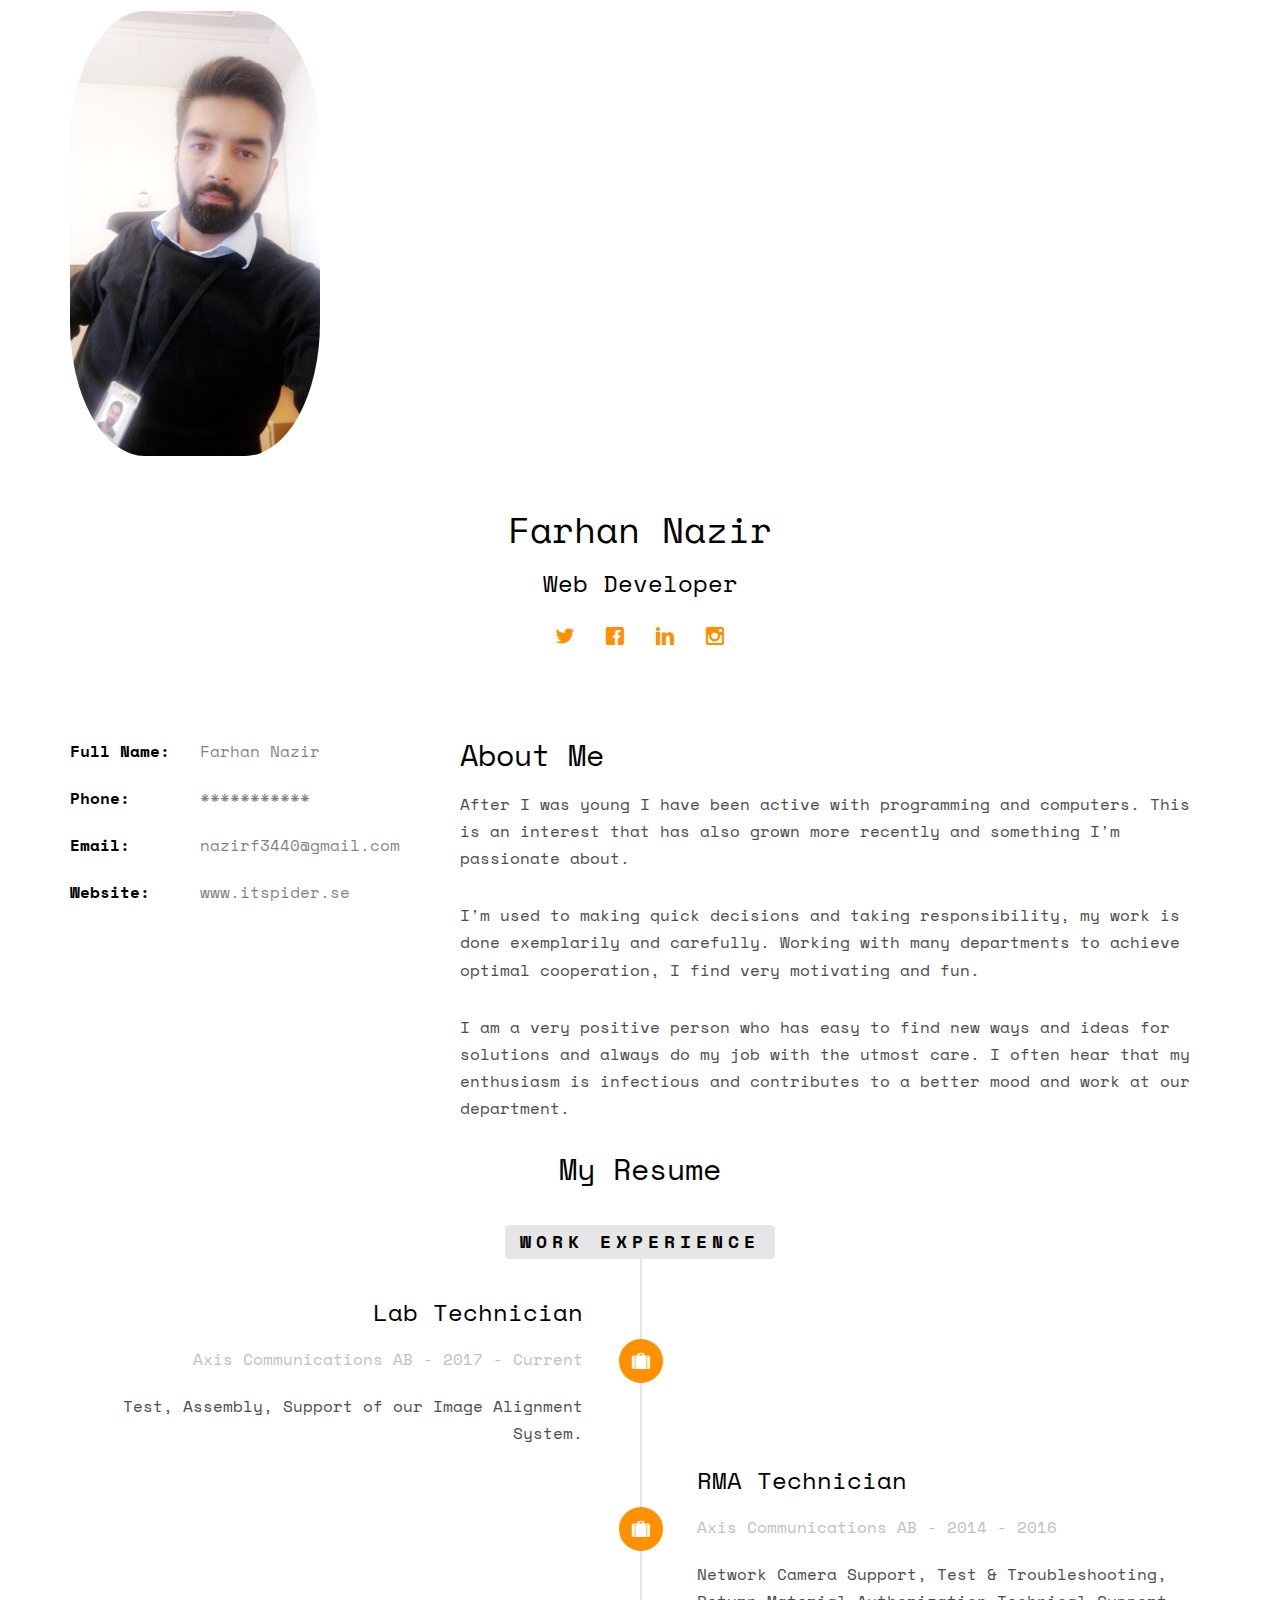
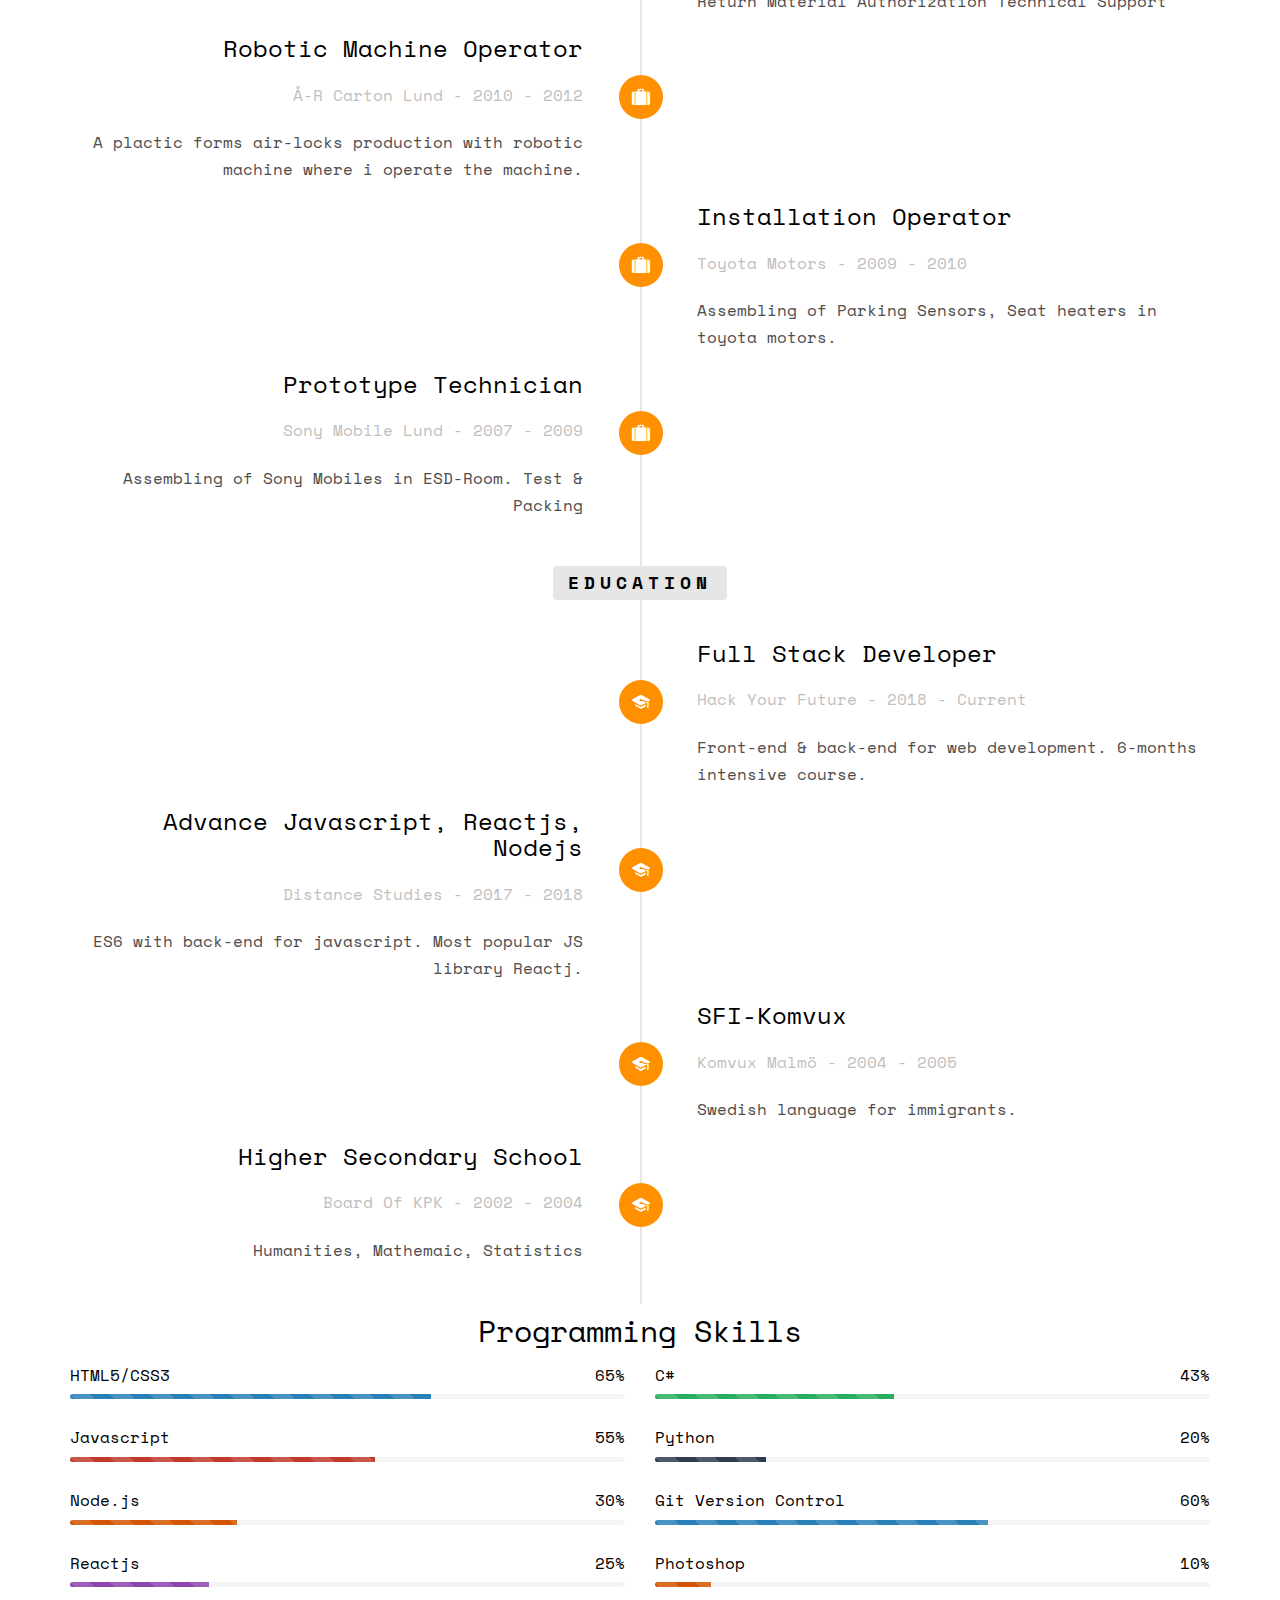
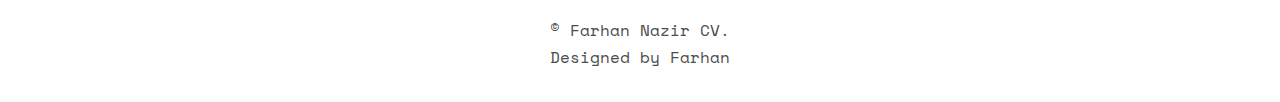
==== week1/index.html @ a8e37dce "Home work Week1" ====
<!DOCTYPE HTML>
<html>

<head>
	<meta charset="utf-8">
	<meta http-equiv="X-UA-Compatible" content="IE=edge">
	<title>I'm Farhan &mdash; My Resume</title>
	<meta name="viewport" content="width=device-width, initial-scale=1">

	<meta name="author" content="Farhan Nazir" />




	<link href="https://fonts.googleapis.com/css?family=Space+Mono" rel="stylesheet">
	<link href="https://fonts.googleapis.com/css?family=Kaushan+Script" rel="stylesheet">

	<!-- Animate.css -->
	<link rel="stylesheet" href="css/animate.css">
	<!-- Icomoon Icon Fonts-->
	<link rel="stylesheet" href="css/icomoon.css">
	<!-- Bootstrap -->
	<link href="css/bootstrap.min.css" rel="stylesheet">

	<!-- Theme style  -->
	<link rel="stylesheet" href="css/style.css">



</head>

<body>


	<div id="page">
		<div class="container">
			<img src="./images/user-3.jpg" class="profile-image" alt="Picture Not Found">
			<div class="row text-center">

				<br>
				<br>

				<h1><span>Farhan Nazir</span></h1>
				<h3><span>Web Developer</span></h3>
				<p>
					<ul class="FNstyle-social-icons">
						<li><a href="https://twitter.com/FarhanNazirrr"><i class="icon-twitter2"></i></a></li>
						<li><a href="https://www.facebook.com/farhan1302"><i class="icon-facebook2"></i></a></li>
						<li><a href="https://www.linkedin.com/in/farhan-nazir-a26b12137/"><i class="icon-linkedin2"></i></a></li>
						<li><a href="https://www.instagram.com/farhanjii/"><i class="icon-instagram"></i></a></li>

					</ul>
				</p>
			</div>

			<br>
			<br>
			<div class="row">
				<div class="col-md-4">
					<ul class="info">
						<li><span class="first-block">Full Name:</span><span class="second-block">Farhan Nazir</span></li>
						<li><span class="first-block">Phone:</span><span class="second-block">***********</span></li>
						<li><span class="first-block">Email:</span><span class="second-block">nazirf3440@gmail.com</span></li>
						<li><span class="first-block">Website:</span><span class="second-block">www.itspider.se</span></li>

					</ul>
				</div>
				<div class="col-md-8">
					<h2>About Me</h2>
					<p> After I was young I have been active with programming and computers.
						This is an interest that has also grown more recently and something I'm passionate
						about.</p>
					<p>I'm used to making quick decisions and taking responsibility, my work is done
						exemplarily and carefully. Working with many departments to achieve optimal
						cooperation, I find very motivating and fun.</p>
					<p>I am a very positive person who has easy to find new ways and ideas for solutions and
						always do my job with the utmost care. I often hear that my enthusiasm is infectious
						and contributes to a better mood and work at our department.</p>

				</div>
			</div>
		</div>


		<div id="FNstyle-resume" class="FNstyle-bg-color">
			<div class="container">
				<div class="row animate-box">
					<div class="col-md-8 col-md-offset-2 text-center FNstyle-heading">
						<h2>My Resume</h2>
					</div>
				</div>
				<div class="row">
					<div class="col-md-12 col-md-offset-0">
						<ul class="timeline">
							<li class="timeline-heading text-center animate-box">
								<div>
									<h3>Work Experience</h3>
								</div>
							</li>
							<li class="animate-box timeline-unverted">
								<div class="timeline-badge"><i class="icon-suitcase"></i></div>
								<div class="timeline-panel">
									<div class="timeline-heading">
										<h3 class="timeline-title">Lab Technician</h3>
										<span class="company">Axis Communications AB - 2017 - Current</span>
									</div>
									<div class="timeline-body">
										<p>Test, Assembly, Support of our Image Alignment System.</p>
									</div>
								</div>
							</li>
							<li class="timeline-inverted animate-box">
								<div class="timeline-badge"><i class="icon-suitcase"></i></div>
								<div class="timeline-panel">
									<div class="timeline-heading">
										<h3 class="timeline-title">RMA Technician</h3>
										<span class="company">Axis Communications AB - 2014 - 2016</span>
									</div>
									<div class="timeline-body">
										<p>Network Camera Support, Test & Troubleshooting, Return Material Authorization Technical Support</p>
									</div>
								</div>
							</li>
							<li class="animate-box timeline-unverted">
								<div class="timeline-badge"><i class="icon-suitcase"></i></div>
								<div class="timeline-panel">
									<div class="timeline-heading">
										<h3 class="timeline-title">Robotic Machine Operator</h3>
										<span class="company">Å-R Carton Lund - 2010 - 2012</span>
									</div>
									<div class="timeline-body">
										<p>A plactic forms air-locks production with robotic machine where i operate the machine.</p>
									</div>
								</div>
							</li>
							<li class="animate-box timeline-inverted">
								<div class="timeline-badge"><i class="icon-suitcase"></i></div>
								<div class="timeline-panel">
									<div class="timeline-heading">
										<h3 class="timeline-title">Installation Operator</h3>
										<span class="company">Toyota Motors - 2009 - 2010</span>
									</div>
									<div class="timeline-body">
										<p>Assembling of Parking Sensors, Seat heaters in toyota motors.</p>
									</div>
								</div>
							</li>
							<li class="animate-box timeline-unverted">
								<div class="timeline-badge"><i class="icon-suitcase"></i></div>
								<div class="timeline-panel">
									<div class="timeline-heading">
										<h3 class="timeline-title">Prototype Technician </h3>
										<span class="company">Sony Mobile Lund - 2007 - 2009</span>
									</div>
									<div class="timeline-body">
										<p>Assembling of Sony Mobiles in ESD-Room. Test & Packing</p>
									</div>
								</div>
							</li>

							<br>
							<li class="timeline-heading text-center animate-box">
								<div>
									<h3>Education</h3>
								</div>
							</li>
							<li class="animate-box timeline-inverted">
								<div class="timeline-badge"><i class="icon-graduation-cap"></i></div>
								<div class="timeline-panel">
									<div class="timeline-heading">
										<h3 class="timeline-title">Full Stack Developer</h3>
										<span class="company">Hack Your Future - 2018 - Current</span>
									</div>
									<div class="timeline-body">
										<p>Front-end & back-end for web development. 6-months intensive course.</p>
									</div>
								</div>
							</li>
							<li class="timeline-unverted animate-box">
								<div class="timeline-badge"><i class="icon-graduation-cap"></i></div>
								<div class="timeline-panel">
									<div class="timeline-heading">
										<h3 class="timeline-title">Advance Javascript, Reactjs, Nodejs</h3>
										<span class="company">Distance Studies - 2017 - 2018</span>
									</div>
									<div class="timeline-body">
										<p>ES6 with back-end for javascript. Most popular JS library Reactj. </p>
									</div>
								</div>
							</li>
							<li class="animate-box timeline-inverted">
								<div class="timeline-badge"><i class="icon-graduation-cap"></i></div>
								<div class="timeline-panel">
									<div class="timeline-heading">
										<h3 class="timeline-title">SFI-Komvux</h3>
										<span class="company">Komvux Malmö - 2004 - 2005</span>
									</div>
									<div class="timeline-body">
										<p>Swedish language for immigrants.</p>
									</div>
								</div>
							</li>
							<li class="timeline-unverted animate-box">
								<div class="timeline-badge"><i class="icon-graduation-cap"></i></div>
								<div class="timeline-panel">
									<div class="timeline-heading">
										<h3 class="timeline-title">Higher Secondary School</h3>
										<span class="company">Board Of KPK - 2002 - 2004</span>
									</div>
									<div class="timeline-body">
										<p>Humanities, Mathemaic, Statistics</p>
									</div>
								</div>
							</li>

						</ul>
					</div>
				</div>
			</div>
		</div>

		<div id="FNstyle-skills" class="animate-box">
			<div class="container">
				<div class="row">
					<div class="col-md-8 col-md-offset-2 text-center FNstyle-heading">
						<h2>Programming Skills</h2>
					</div>
				</div>

				<div class="row">
					<div class="col-md-6">
						<div class="progress-wrap">
							<h3><span class="name-left">HTML5/CSS3</span><span class="value-right">65%</span></h3>
							<div class="progress">
								<div class="progress-bar progress-bar-1 progress-bar-striped active" role="progressbar" aria-valuenow="65"
								 aria-valuemin="0" aria-valuemax="100" style="width:65%">
								</div>
							</div>
						</div>
						<div class="progress-wrap">
							<h3><span class="name-left">Javascript</span><span class="value-right">55%</span></h3>
							<div class="progress">
								<div class="progress-bar progress-bar-2 progress-bar-striped active" role="progressbar" aria-valuenow="55"
								 aria-valuemin="0" aria-valuemax="100" style="width:55%">
								</div>
							</div>
						</div>
						<div class="progress-wrap">
							<h3><span class="name-left">Node.js</span><span class="value-right">30%</span></h3>
							<div class="progress">
								<div class="progress-bar progress-bar-3 progress-bar-striped active" role="progressbar" aria-valuenow="30"
								 aria-valuemin="0" aria-valuemax="100" style="width:30%">
								</div>
							</div>
						</div>
						<div class="progress-wrap">
							<h3><span class="name-left">Reactjs</span><span class="value-right">25%</span></h3>
							<div class="progress">
								<div class="progress-bar progress-bar-4 progress-bar-striped active" role="progressbar" aria-valuenow="25"
								 aria-valuemin="0" aria-valuemax="100" style="width:25%">
								</div>
							</div>
						</div>
					</div>
					<div class="col-md-6">
						<div class="progress-wrap">
							<h3><span class="name-left">C#</span><span class="value-right">43%</span></h3>
							<div class="progress">
								<div class="progress-bar progress-bar-5 progress-bar-striped active" role="progressbar" aria-valuenow="43"
								 aria-valuemin="0" aria-valuemax="43" style="width:43%">
								</div>
							</div>
						</div>
						<div class="progress-wrap">
							<h3><span class="name-left">Python</span><span class="value-right">20%</span></h3>
							<div class="progress">
								<div class="progress-bar progress-bar-striped active" role="progressbar" aria-valuenow="20" aria-valuemin="0"
								 aria-valuemax="100" style="width:20%">
								</div>
							</div>
						</div>
						<div class="progress-wrap">
							<h3><span class="name-left">Git Version Control</span><span class="value-right">60%</span></h3>
							<div class="progress">
								<div class="progress-bar progress-bar-1 progress-bar-striped active" role="progressbar" aria-valuenow="60"
								 aria-valuemin="0" aria-valuemax="100" style="width:60%">
								</div>
							</div>
						</div>
						<div class="progress-wrap">
							<h3><span class="name-left">Photoshop</span><span class="value-right">10%</span></h3>
							<div class="progress">
								<div class="progress-bar progress-bar-3 progress-bar-striped active" role="progressbar" aria-valuenow="10"
								 aria-valuemin="0" aria-valuemax="100" style="width:10%">
								</div>
							</div>
						</div>
					</div>
				</div>
			</div>
		</div>

		<div>
			<div class="container">
				<div class="row">
					<div class="col-md-12 text-center">
						<p>&copy; Farhan Nazir CV. <br>Designed by Farhan
					</div>
				</div>
			</div>
		</div>



</body>

</html>
---- week1/css/icomoon.css ----
@font-face {
    font-family: 'icomoon';
    src:    url('fonts/icomoon.eot?1oniuf');
    src:    url('fonts/icomoon.eot?1oniuf#iefix') format('embedded-opentype'),
        url('fonts/icomoon.ttf?1oniuf') format('truetype'),
        url('fonts/icomoon.woff?1oniuf') format('woff'),
        url('fonts/icomoon.svg?1oniuf#icomoon') format('svg');
    font-weight: normal;
    font-style: normal;
}

[class^="icon-"], [class*=" icon-"] {
    /* use !important to prevent issues with browser extensions that change fonts */
    font-family: 'icomoon' !important;
    speak: none;
    font-style: normal;
    font-weight: normal;
    font-variant: normal;
    text-transform: none;
    line-height: 1;

    /* Better Font Rendering =========== */
    -webkit-font-smoothing: antialiased;
    -moz-osx-font-smoothing: grayscale;
}

.icon-mobile:before {
    content: "\e000";
}
.icon-laptop:before {
    content: "\e001";
}
.icon-desktop:before {
    content: "\e002";
}
.icon-tablet:before {
    content: "\e003";
}
.icon-phone:before {
    content: "\e004";
}
.icon-document:before {
    content: "\e005";
}
.icon-documents:before {
    content: "\e006";
}
.icon-search:before {
    content: "\e007";
}
.icon-clipboard:before {
    content: "\e008";
}
.icon-newspaper:before {
    content: "\e009";
}
.icon-notebook:before {
    content: "\e00a";
}
.icon-book-open:before {
    content: "\e00b";
}
.icon-browser:before {
    content: "\e00c";
}
.icon-calendar:before {
    content: "\e00d";
}
.icon-presentation:before {
    content: "\e00e";
}
.icon-picture:before {
    content: "\e00f";
}
.icon-pictures:before {
    content: "\e010";
}
.icon-video:before {
    content: "\e011";
}
.icon-camera:before {
    content: "\e012";
}
.icon-printer:before {
    content: "\e013";
}
.icon-toolbox:before {
    content: "\e014";
}
.icon-briefcase:before {
    content: "\e015";
}
.icon-wallet:before {
    content: "\e016";
}
.icon-gift:before {
    content: "\e017";
}
.icon-bargraph:before {
    content: "\e018";
}
.icon-grid:before {
    content: "\e019";
}
.icon-expand:before {
    content: "\e01a";
}
.icon-focus:before {
    content: "\e01b";
}
.icon-edit:before {
    content: "\e01c";
}
.icon-adjustments:before {
    content: "\e01d";
}
.icon-ribbon:before {
    content: "\e01e";
}
.icon-hourglass:before {
    content: "\e01f";
}
.icon-lock:before {
    content: "\e020";
}
.icon-megaphone:before {
    content: "\e021";
}
.icon-shield:before {
    content: "\e022";
}
.icon-trophy:before {
    content: "\e023";
}
.icon-flag:before {
    content: "\e024";
}
.icon-map:before {
    content: "\e025";
}
.icon-puzzle:before {
    content: "\e026";
}
.icon-basket:before {
    content: "\e027";
}
.icon-envelope:before {
    content: "\e028";
}
.icon-streetsign:before {
    content: "\e029";
}
.icon-telescope:before {
    content: "\e02a";
}
.icon-gears:before {
    content: "\e02b";
}
.icon-key:before {
    content: "\e02c";
}
.icon-paperclip:before {
    content: "\e02d";
}
.icon-attachment:before {
    content: "\e02e";
}
.icon-pricetags:before {
    content: "\e02f";
}
.icon-lightbulb:before {
    content: "\e030";
}
.icon-layers:before {
    content: "\e031";
}
.icon-pencil:before {
    content: "\e032";
}
.icon-tools:before {
    content: "\e033";
}
.icon-tools-2:before {
    content: "\e034";
}
.icon-scissors:before {
    content: "\e035";
}
.icon-paintbrush:before {
    content: "\e036";
}
.icon-magnifying-glass:before {
    content: "\e037";
}
.icon-circle-compass:before {
    content: "\e038";
}
.icon-linegraph:before {
    content: "\e039";
}
.icon-mic:before {
    content: "\e03a";
}
.icon-strategy:before {
    content: "\e03b";
}
.icon-beaker:before {
    content: "\e03c";
}
.icon-caution:before {
    content: "\e03d";
}
.icon-recycle:before {
    content: "\e03e";
}
.icon-anchor:before {
    content: "\e03f";
}
.icon-profile-male:before {
    content: "\e040";
}
.icon-profile-female:before {
    content: "\e041";
}
.icon-bike:before {
    content: "\e042";
}
.icon-wine:before {
    content: "\e043";
}
.icon-hotairballoon:before {
    content: "\e044";
}
.icon-globe:before {
    content: "\e045";
}
.icon-genius:before {
    content: "\e046";
}
.icon-map-pin:before {
    content: "\e047";
}
.icon-dial:before {
    content: "\e048";
}
.icon-chat:before {
    content: "\e049";
}
.icon-heart:before {
    content: "\e04a";
}
.icon-cloud:before {
    content: "\e04b";
}
.icon-upload:before {
    content: "\e04c";
}
.icon-download:before {
    content: "\e04d";
}
.icon-target:before {
    content: "\e04e";
}
.icon-hazardous:before {
    content: "\e04f";
}
.icon-piechart:before {
    content: "\e050";
}
.icon-speedometer:before {
    content: "\e051";
}
.icon-global:before {
    content: "\e052";
}
.icon-compass:before {
    content: "\e053";
}
.icon-lifesaver:before {
    content: "\e054";
}
.icon-clock:before {
    content: "\e055";
}
.icon-aperture:before {
    content: "\e056";
}
.icon-quote:before {
    content: "\e057";
}
.icon-scope:before {
    content: "\e058";
}
.icon-alarmclock:before {
    content: "\e059";
}
.icon-refresh:before {
    content: "\e05a";
}
.icon-happy:before {
    content: "\e05b";
}
.icon-sad:before {
    content: "\e05c";
}
.icon-facebook:before {
    content: "\e05d";
}
.icon-twitter:before {
    content: "\e05e";
}
.icon-googleplus:before {
    content: "\e05f";
}
.icon-rss:before {
    content: "\e060";
}
.icon-tumblr:before {
    content: "\e061";
}
.icon-linkedin:before {
    content: "\e062";
}
.icon-dribbble:before {
    content: "\e063";
}
.icon-box2:before {
    content: "\ea82";
}
.icon-write:before {
    content: "\ea83";
}
.icon-clock2:before {
    content: "\ea84";
}
.icon-reply2:before {
    content: "\ea85";
}
.icon-reply-all2:before {
    content: "\ea86";
}
.icon-forward2:before {
    content: "\ea87";
}
.icon-flag2:before {
    content: "\ea88";
}
.icon-search2:before {
    content: "\ea89";
}
.icon-trash2:before {
    content: "\ea8a";
}
.icon-envelope2:before {
    content: "\ea8b";
}
.icon-bubble:before {
    content: "\ea8c";
}
.icon-bubbles:before {
    content: "\ea8d";
}
.icon-user2:before {
    content: "\ea8e";
}
.icon-users2:before {
    content: "\ea8f";
}
.icon-cloud2:before {
    content: "\ea90";
}
.icon-download2:before {
    content: "\ea91";
}
.icon-upload2:before {
    content: "\ea92";
}
.icon-rain:before {
    content: "\ea93";
}
.icon-sun:before {
    content: "\ea94";
}
.icon-moon2:before {
    content: "\ea95";
}
.icon-bell2:before {
    content: "\ea96";
}
.icon-folder2:before {
    content: "\ea97";
}
.icon-pin2:before {
    content: "\ea98";
}
.icon-sound2:before {
    content: "\ea99";
}
.icon-microphone:before {
    content: "\ea9a";
}
.icon-camera2:before {
    content: "\ea9b";
}
.icon-image2:before {
    content: "\ea9c";
}
.icon-cog2:before {
    content: "\ea9d";
}
.icon-calendar2:before {
    content: "\ea9e";
}
.icon-book2:before {
    content: "\ea9f";
}
.icon-map-marker:before {
    content: "\eaa0";
}
.icon-store:before {
    content: "\eaa1";
}
.icon-support:before {
    content: "\eaa2";
}
.icon-tag2:before {
    content: "\eaa3";
}
.icon-heart2:before {
    content: "\eaa4";
}
.icon-video-camera:before {
    content: "\eaa5";
}
.icon-trophy2:before {
    content: "\eaa6";
}
.icon-cart:before {
    content: "\eaa7";
}
.icon-eye2:before {
    content: "\eaa8";
}
.icon-cancel:before {
    content: "\eaa9";
}
.icon-chart:before {
    content: "\eaaa";
}
.icon-target2:before {
    content: "\eaab";
}
.icon-printer2:before {
    content: "\eaac";
}
.icon-location2:before {
    content: "\eaad";
}
.icon-bookmark2:before {
    content: "\eaae";
}
.icon-monitor:before {
    content: "\eaaf";
}
.icon-cross2:before {
    content: "\eab0";
}
.icon-plus2:before {
    content: "\eab1";
}
.icon-left:before {
    content: "\eab2";
}
.icon-up:before {
    content: "\eab3";
}
.icon-browser2:before {
    content: "\eab4";
}
.icon-windows:before {
    content: "\eab5";
}
.icon-switch2:before {
    content: "\eab6";
}
.icon-dashboard:before {
    content: "\eab7";
}
.icon-play:before {
    content: "\eab8";
}
.icon-fast-forward:before {
    content: "\eab9";
}
.icon-next:before {
    content: "\eaba";
}
.icon-refresh2:before {
    content: "\eabb";
}
.icon-film:before {
    content: "\eabc";
}
.icon-home2:before {
    content: "\eabd";
}
.icon-add-to-list:before {
    content: "\e901";
}
.icon-classic-computer:before {
    content: "\e902";
}
.icon-controller-fast-backward:before {
    content: "\e903";
}
.icon-creative-commons-attribution:before {
    content: "\e904";
}
.icon-creative-commons-noderivs:before {
    content: "\e905";
}
.icon-creative-commons-noncommercial-eu:before {
    content: "\e906";
}
.icon-creative-commons-noncommercial-us:before {
    content: "\e907";
}
.icon-creative-commons-public-domain:before {
    content: "\e908";
}
.icon-creative-commons-remix:before {
    content: "\e909";
}
.icon-creative-commons-share:before {
    content: "\e90a";
}
.icon-creative-commons-sharealike:before {
    content: "\e90b";
}
.icon-creative-commons:before {
    content: "\e90c";
}
.icon-document-landscape:before {
    content: "\e90d";
}
.icon-remove-user:before {
    content: "\e90e";
}
.icon-warning:before {
    content: "\e90f";
}
.icon-arrow-bold-down:before {
    content: "\e910";
}
.icon-arrow-bold-left:before {
    content: "\e911";
}
.icon-arrow-bold-right:before {
    content: "\e912";
}
.icon-arrow-bold-up:before {
    content: "\e913";
}
.icon-arrow-down:before {
    content: "\e914";
}
.icon-arrow-left:before {
    content: "\e915";
}
.icon-arrow-long-down:before {
    content: "\e916";
}
.icon-arrow-long-left:before {
    content: "\e917";
}
.icon-arrow-long-right:before {
    content: "\e918";
}
.icon-arrow-long-up:before {
    content: "\e919";
}
.icon-arrow-right:before {
    content: "\e91a";
}
.icon-arrow-up:before {
    content: "\e91b";
}
.icon-arrow-with-circle-down:before {
    content: "\e91c";
}
.icon-arrow-with-circle-left:before {
    content: "\e91d";
}
.icon-arrow-with-circle-right:before {
    content: "\e91e";
}
.icon-arrow-with-circle-up:before {
    content: "\e91f";
}
.icon-bookmark:before {
    content: "\e920";
}
.icon-bookmarks:before {
    content: "\e921";
}
.icon-chevron-down:before {
    content: "\e922";
}
.icon-chevron-left:before {
    content: "\e923";
}
.icon-chevron-right:before {
    content: "\e924";
}
.icon-chevron-small-down:before {
    content: "\e925";
}
.icon-chevron-small-left:before {
    content: "\e926";
}
.icon-chevron-small-right:before {
    content: "\e927";
}
.icon-chevron-small-up:before {
    content: "\e928";
}
.icon-chevron-thin-down:before {
    content: "\e929";
}
.icon-chevron-thin-left:before {
    content: "\e92a";
}
.icon-chevron-thin-right:before {
    content: "\e92b";
}
.icon-chevron-thin-up:before {
    content: "\e92c";
}
.icon-chevron-up:before {
    content: "\e92d";
}
.icon-chevron-with-circle-down:before {
    content: "\e92e";
}
.icon-chevron-with-circle-left:before {
    content: "\e92f";
}
.icon-chevron-with-circle-right:before {
    content: "\e930";
}
.icon-chevron-with-circle-up:before {
    content: "\e931";
}
.icon-cloud3:before {
    content: "\e932";
}
.icon-controller-fast-forward:before {
    content: "\e933";
}
.icon-controller-jump-to-start:before {
    content: "\e934";
}
.icon-controller-next:before {
    content: "\e935";
}
.icon-controller-paus:before {
    content: "\e936";
}
.icon-controller-play:before {
    content: "\e937";
}
.icon-controller-record:before {
    content: "\e938";
}
.icon-controller-stop:before {
    content: "\e939";
}
.icon-controller-volume:before {
    content: "\e93a";
}
.icon-dot-single:before {
    content: "\e93b";
}
.icon-dots-three-horizontal:before {
    content: "\e93c";
}
.icon-dots-three-vertical:before {
    content: "\e93d";
}
.icon-dots-two-horizontal:before {
    content: "\e93e";
}
.icon-dots-two-vertical:before {
    content: "\e93f";
}
.icon-download3:before {
    content: "\e940";
}
.icon-emoji-flirt:before {
    content: "\e941";
}
.icon-flow-branch:before {
    content: "\e942";
}
.icon-flow-cascade:before {
    content: "\e943";
}
.icon-flow-line:before {
    content: "\e944";
}
.icon-flow-parallel:before {
    content: "\e945";
}
.icon-flow-tree:before {
    content: "\e946";
}
.icon-install:before {
    content: "\e947";
}
.icon-layers2:before {
    content: "\e948";
}
.icon-open-book:before {
    content: "\e949";
}
.icon-resize-100:before {
    content: "\e94a";
}
.icon-resize-full-screen:before {
    content: "\e94b";
}
.icon-save:before {
    content: "\e94c";
}
.icon-select-arrows:before {
    content: "\e94d";
}
.icon-sound-mute:before {
    content: "\e94e";
}
.icon-sound:before {
    content: "\e94f";
}
.icon-trash:before {
    content: "\e950";
}
.icon-triangle-down:before {
    content: "\e951";
}
.icon-triangle-left:before {
    content: "\e952";
}
.icon-triangle-right:before {
    content: "\e953";
}
.icon-triangle-up:before {
    content: "\e954";
}
.icon-uninstall:before {
    content: "\e955";
}
.icon-upload-to-cloud:before {
    content: "\e956";
}
.icon-upload3:before {
    content: "\e957";
}
.icon-add-user:before {
    content: "\e958";
}
.icon-address:before {
    content: "\e959";
}
.icon-adjust:before {
    content: "\e95a";
}
.icon-air:before {
    content: "\e95b";
}
.icon-aircraft-landing:before {
    content: "\e95c";
}
.icon-aircraft-take-off:before {
    content: "\e95d";
}
.icon-aircraft:before {
    content: "\e95e";
}
.icon-align-bottom:before {
    content: "\e95f";
}
.icon-align-horizontal-middle:before {
    content: "\e960";
}
.icon-align-left:before {
    content: "\e961";
}
.icon-align-right:before {
    content: "\e962";
}
.icon-align-top:before {
    content: "\e963";
}
.icon-align-vertical-middle:before {
    content: "\e964";
}
.icon-archive:before {
    content: "\e965";
}
.icon-area-graph:before {
    content: "\e966";
}
.icon-attachment2:before {
    content: "\e967";
}
.icon-awareness-ribbon:before {
    content: "\e968";
}
.icon-back-in-time:before {
    content: "\e969";
}
.icon-back:before {
    content: "\e96a";
}
.icon-bar-graph:before {
    content: "\e96b";
}
.icon-battery:before {
    content: "\e96c";
}
.icon-beamed-note:before {
    content: "\e96d";
}
.icon-bell:before {
    content: "\e96e";
}
.icon-blackboard:before {
    content: "\e96f";
}
.icon-block:before {
    content: "\e970";
}
.icon-book:before {
    content: "\e971";
}
.icon-bowl:before {
    content: "\e972";
}
.icon-box:before {
    content: "\e973";
}
.icon-briefcase2:before {
    content: "\e974";
}
.icon-browser3:before {
    content: "\e975";
}
.icon-brush:before {
    content: "\e976";
}
.icon-bucket:before {
    content: "\e977";
}
.icon-cake:before {
    content: "\e978";
}
.icon-calculator:before {
    content: "\e979";
}
.icon-calendar3:before {
    content: "\e97a";
}
.icon-camera3:before {
    content: "\e97b";
}
.icon-ccw:before {
    content: "\e97c";
}
.icon-chat2:before {
    content: "\e97d";
}
.icon-check:before {
    content: "\e97e";
}
.icon-circle-with-cross:before {
    content: "\e97f";
}
.icon-circle-with-minus:before {
    content: "\e980";
}
.icon-circle-with-plus:before {
    content: "\e981";
}
.icon-circle:before {
    content: "\e982";
}
.icon-circular-graph:before {
    content: "\e983";
}
.icon-clapperboard:before {
    content: "\e984";
}
.icon-clipboard2:before {
    content: "\e985";
}
.icon-clock3:before {
    content: "\e986";
}
.icon-code:before {
    content: "\e987";
}
.icon-cog:before {
    content: "\e988";
}
.icon-colours:before {
    content: "\e989";
}
.icon-compass2:before {
    content: "\e98a";
}
.icon-copy:before {
    content: "\e98b";
}
.icon-credit-card:before {
    content: "\e98c";
}
.icon-credit:before {
    content: "\e98d";
}
.icon-cross:before {
    content: "\e98e";
}
.icon-cup:before {
    content: "\e98f";
}
.icon-cw:before {
    content: "\e990";
}
.icon-cycle:before {
    content: "\e991";
}
.icon-database:before {
    content: "\e992";
}
.icon-dial-pad:before {
    content: "\e993";
}
.icon-direction:before {
    content: "\e994";
}
.icon-document2:before {
    content: "\e995";
}
.icon-documents2:before {
    content: "\e996";
}
.icon-drink:before {
    content: "\e997";
}
.icon-drive:before {
    content: "\e998";
}
.icon-drop:before {
    content: "\e999";
}
.icon-edit2:before {
    content: "\e99a";
}
.icon-email:before {
    content: "\e99b";
}
.icon-emoji-happy:before {
    content: "\e99c";
}
.icon-emoji-neutral:before {
    content: "\e99d";
}
.icon-emoji-sad:before {
    content: "\e99e";
}
.icon-erase:before {
    content: "\e99f";
}
.icon-eraser:before {
    content: "\e9a0";
}
.icon-export:before {
    content: "\e9a1";
}
.icon-eye:before {
    content: "\e9a2";
}
.icon-feather:before {
    content: "\e9a3";
}
.icon-flag3:before {
    content: "\e9a4";
}
.icon-flash:before {
    content: "\e9a5";
}
.icon-flashlight:before {
    content: "\e9a6";
}
.icon-flat-brush:before {
    content: "\e9a7";
}
.icon-folder-images:before {
    content: "\e9a8";
}
.icon-folder-music:before {
    content: "\e9a9";
}
.icon-folder-video:before {
    content: "\e9aa";
}
.icon-folder:before {
    content: "\e9ab";
}
.icon-forward:before {
    content: "\e9ac";
}
.icon-funnel:before {
    content: "\e9ad";
}
.icon-game-controller:before {
    content: "\e9ae";
}
.icon-gauge:before {
    content: "\e9af";
}
.icon-globe2:before {
    content: "\e9b0";
}
.icon-graduation-cap:before {
    content: "\e9b1";
}
.icon-grid2:before {
    content: "\e9b2";
}
.icon-hair-cross:before {
    content: "\e9b3";
}
.icon-hand:before {
    content: "\e9b4";
}
.icon-heart-outlined:before {
    content: "\e9b5";
}
.icon-heart3:before {
    content: "\e9b6";
}
.icon-help-with-circle:before {
    content: "\e9b7";
}
.icon-help:before {
    content: "\e9b8";
}
.icon-home:before {
    content: "\e9b9";
}
.icon-hour-glass:before {
    content: "\e9ba";
}
.icon-image-inverted:before {
    content: "\e9bb";
}
.icon-image:before {
    content: "\e9bc";
}
.icon-images:before {
    content: "\e9bd";
}
.icon-inbox:before {
    content: "\e9be";
}
.icon-infinity:before {
    content: "\e9bf";
}
.icon-info-with-circle:before {
    content: "\e9c0";
}
.icon-info:before {
    content: "\e9c1";
}
.icon-key2:before {
    content: "\e9c2";
}
.icon-keyboard:before {
    content: "\e9c3";
}
.icon-lab-flask:before {
    content: "\e9c4";
}
.icon-landline:before {
    content: "\e9c5";
}
.icon-language:before {
    content: "\e9c6";
}
.icon-laptop2:before {
    content: "\e9c7";
}
.icon-leaf:before {
    content: "\e9c8";
}
.icon-level-down:before {
    content: "\e9c9";
}
.icon-level-up:before {
    content: "\e9ca";
}
.icon-lifebuoy:before {
    content: "\e9cb";
}
.icon-light-bulb:before {
    content: "\e9cc";
}
.icon-light-down:before {
    content: "\e9cd";
}
.icon-light-up:before {
    content: "\e9ce";
}
.icon-line-graph:before {
    content: "\e9cf";
}
.icon-link:before {
    content: "\e9d0";
}
.icon-list:before {
    content: "\e9d1";
}
.icon-location-pin:before {
    content: "\e9d2";
}
.icon-location:before {
    content: "\e9d3";
}
.icon-lock-open:before {
    content: "\e9d4";
}
.icon-lock2:before {
    content: "\e9d5";
}
.icon-log-out:before {
    content: "\e9d6";
}
.icon-login:before {
    content: "\e9d7";
}
.icon-loop:before {
    content: "\e9d8";
}
.icon-magnet:before {
    content: "\e9d9";
}
.icon-magnifying-glass2:before {
    content: "\e9da";
}
.icon-mail:before {
    content: "\e9db";
}
.icon-man:before {
    content: "\e9dc";
}
.icon-map2:before {
    content: "\e9dd";
}
.icon-mask:before {
    content: "\e9de";
}
.icon-medal:before {
    content: "\e9df";
}
.icon-megaphone2:before {
    content: "\e9e0";
}
.icon-menu:before {
    content: "\e9e1";
}
.icon-message:before {
    content: "\e9e2";
}
.icon-mic2:before {
    content: "\e9e3";
}
.icon-minus:before {
    content: "\e9e4";
}
.icon-mobile2:before {
    content: "\e9e5";
}
.icon-modern-mic:before {
    content: "\e9e6";
}
.icon-moon:before {
    content: "\e9e7";
}
.icon-mouse:before {
    content: "\e9e8";
}
.icon-music:before {
    content: "\e9e9";
}
.icon-network:before {
    content: "\e9ea";
}
.icon-new-message:before {
    content: "\e9eb";
}
.icon-new:before {
    content: "\e9ec";
}
.icon-news:before {
    content: "\e9ed";
}
.icon-note:before {
    content: "\e9ee";
}
.icon-notification:before {
    content: "\e9ef";
}
.icon-old-mobile:before {
    content: "\e9f0";
}
.icon-old-phone:before {
    content: "\e9f1";
}
.icon-palette:before {
    content: "\e9f2";
}
.icon-paper-plane:before {
    content: "\e9f3";
}
.icon-pencil2:before {
    content: "\e9f4";
}
.icon-phone2:before {
    content: "\e9f5";
}
.icon-pie-chart:before {
    content: "\e9f6";
}
.icon-pin:before {
    content: "\e9f7";
}
.icon-plus:before {
    content: "\e9f8";
}
.icon-popup:before {
    content: "\e9f9";
}
.icon-power-plug:before {
    content: "\e9fa";
}
.icon-price-ribbon:before {
    content: "\e9fb";
}
.icon-price-tag:before {
    content: "\e9fc";
}
.icon-print:before {
    content: "\e9fd";
}
.icon-progress-empty:before {
    content: "\e9fe";
}
.icon-progress-full:before {
    content: "\e9ff";
}
.icon-progress-one:before {
    content: "\ea00";
}
.icon-progress-two:before {
    content: "\ea01";
}
.icon-publish:before {
    content: "\ea02";
}
.icon-quote2:before {
    content: "\ea03";
}
.icon-radio:before {
    content: "\ea04";
}
.icon-reply-all:before {
    content: "\ea05";
}
.icon-reply:before {
    content: "\ea06";
}
.icon-retweet:before {
    content: "\ea07";
}
.icon-rocket:before {
    content: "\ea08";
}
.icon-round-brush:before {
    content: "\ea09";
}
.icon-rss2:before {
    content: "\ea0a";
}
.icon-ruler:before {
    content: "\ea0b";
}
.icon-scissors2:before {
    content: "\ea0c";
}
.icon-share-alternitive:before {
    content: "\ea0d";
}
.icon-share:before {
    content: "\ea0e";
}
.icon-shareable:before {
    content: "\ea0f";
}
.icon-shield2:before {
    content: "\ea10";
}
.icon-shop:before {
    content: "\ea11";
}
.icon-shopping-bag:before {
    content: "\ea12";
}
.icon-shopping-basket:before {
    content: "\ea13";
}
.icon-shopping-cart:before {
    content: "\ea14";
}
.icon-shuffle:before {
    content: "\ea15";
}
.icon-signal:before {
    content: "\ea16";
}
.icon-sound-mix:before {
    content: "\ea17";
}
.icon-sports-club:before {
    content: "\ea18";
}
.icon-spreadsheet:before {
    content: "\ea19";
}
.icon-squared-cross:before {
    content: "\ea1a";
}
.icon-squared-minus:before {
    content: "\ea1b";
}
.icon-squared-plus:before {
    content: "\ea1c";
}
.icon-star-outlined:before {
    content: "\ea1d";
}
.icon-star:before {
    content: "\ea1e";
}
.icon-stopwatch:before {
    content: "\ea1f";
}
.icon-suitcase:before {
    content: "\ea20";
}
.icon-swap:before {
    content: "\ea21";
}
.icon-sweden:before {
    content: "\ea22";
}
.icon-switch:before {
    content: "\ea23";
}
.icon-tablet2:before {
    content: "\ea24";
}
.icon-tag:before {
    content: "\ea25";
}
.icon-text-document-inverted:before {
    content: "\ea26";
}
.icon-text-document:before {
    content: "\ea27";
}
.icon-text:before {
    content: "\ea28";
}
.icon-thermometer:before {
    content: "\ea29";
}
.icon-thumbs-down:before {
    content: "\ea2a";
}
.icon-thumbs-up:before {
    content: "\ea2b";
}
.icon-thunder-cloud:before {
    content: "\ea2c";
}
.icon-ticket:before {
    content: "\ea2d";
}
.icon-time-slot:before {
    content: "\ea2e";
}
.icon-tools2:before {
    content: "\ea2f";
}
.icon-traffic-cone:before {
    content: "\ea30";
}
.icon-tree:before {
    content: "\ea31";
}
.icon-trophy3:before {
    content: "\ea32";
}
.icon-tv:before {
    content: "\ea33";
}
.icon-typing:before {
    content: "\ea34";
}
.icon-unread:before {
    content: "\ea35";
}
.icon-untag:before {
    content: "\ea36";
}
.icon-user:before {
    content: "\ea37";
}
.icon-users:before {
    content: "\ea38";
}
.icon-v-card:before {
    content: "\ea39";
}
.icon-video2:before {
    content: "\ea3a";
}
.icon-vinyl:before {
    content: "\ea3b";
}
.icon-voicemail:before {
    content: "\ea3c";
}
.icon-wallet2:before {
    content: "\ea3d";
}
.icon-water:before {
    content: "\ea3e";
}
.icon-500px-with-circle:before {
    content: "\ea3f";
}
.icon-500px:before {
    content: "\ea40";
}
.icon-basecamp:before {
    content: "\ea41";
}
.icon-behance:before {
    content: "\ea42";
}
.icon-creative-cloud:before {
    content: "\ea43";
}
.icon-dropbox:before {
    content: "\ea44";
}
.icon-evernote:before {
    content: "\ea45";
}
.icon-flattr:before {
    content: "\ea46";
}
.icon-foursquare:before {
    content: "\ea47";
}
.icon-google-drive:before {
    content: "\ea48";
}
.icon-google-hangouts:before {
    content: "\ea49";
}
.icon-grooveshark:before {
    content: "\ea4a";
}
.icon-icloud:before {
    content: "\ea4b";
}
.icon-mixi:before {
    content: "\ea4c";
}
.icon-onedrive:before {
    content: "\ea4d";
}
.icon-paypal:before {
    content: "\ea4e";
}
.icon-picasa:before {
    content: "\ea4f";
}
.icon-qq:before {
    content: "\ea50";
}
.icon-rdio-with-circle:before {
    content: "\ea51";
}
.icon-renren:before {
    content: "\ea52";
}
.icon-scribd:before {
    content: "\ea53";
}
.icon-sina-weibo:before {
    content: "\ea54";
}
.icon-skype-with-circle:before {
    content: "\ea55";
}
.icon-skype:before {
    content: "\ea56";
}
.icon-slideshare:before {
    content: "\ea57";
}
.icon-smashing:before {
    content: "\ea58";
}
.icon-soundcloud:before {
    content: "\ea59";
}
.icon-spotify-with-circle:before {
    content: "\ea5a";
}
.icon-spotify:before {
    content: "\ea5b";
}
.icon-swarm:before {
    content: "\ea5c";
}
.icon-vine-with-circle:before {
    content: "\ea5d";
}
.icon-vine:before {
    content: "\ea5e";
}
.icon-vk-alternitive:before {
    content: "\ea5f";
}
.icon-vk-with-circle:before {
    content: "\ea60";
}
.icon-vk:before {
    content: "\ea61";
}
.icon-xing-with-circle:before {
    content: "\ea62";
}
.icon-xing:before {
    content: "\ea63";
}
.icon-yelp:before {
    content: "\ea64";
}
.icon-dribbble-with-circle:before {
    content: "\ea65";
}
.icon-dribbble2:before {
    content: "\ea66";
}
.icon-facebook-with-circle:before {
    content: "\ea67";
}
.icon-facebook2:before {
    content: "\ea68";
}
.icon-flickr-with-circle:before {
    content: "\ea69";
}
.icon-flickr:before {
    content: "\ea6a";
}
.icon-github-with-circle:before {
    content: "\ea6b";
}
.icon-github:before {
    content: "\ea6c";
}
.icon-google-with-circle:before {
    content: "\ea6d";
}
.icon-google:before {
    content: "\ea6e";
}
.icon-instagram-with-circle:before {
    content: "\ea6f";
}
.icon-instagram:before {
    content: "\ea70";
}
.icon-lastfm-with-circle:before {
    content: "\ea71";
}
.icon-lastfm:before {
    content: "\ea72";
}
.icon-linkedin-with-circle:before {
    content: "\ea73";
}
.icon-linkedin2:before {
    content: "\ea74";
}
.icon-pinterest-with-circle:before {
    content: "\ea75";
}
.icon-pinterest:before {
    content: "\ea76";
}
.icon-rdio:before {
    content: "\ea77";
}
.icon-stumbleupon-with-circle:before {
    content: "\ea78";
}
.icon-stumbleupon:before {
    content: "\ea79";
}
.icon-tumblr-with-circle:before {
    content: "\ea7a";
}
.icon-tumblr2:before {
    content: "\ea7b";
}
.icon-twitter-with-circle:before {
    content: "\ea7c";
}
.icon-twitter2:before {
    content: "\ea7d";
}
.icon-vimeo-with-circle:before {
    content: "\ea7e";
}
.icon-vimeo:before {
    content: "\ea7f";
}
.icon-youtube-with-circle:before {
    content: "\ea80";
}
.icon-youtube:before {
    content: "\ea81";
}
.icon-home3:before {
    content: "\eabe";
}
.icon-home22:before {
    content: "\eabf";
}
.icon-home32:before {
    content: "\eac0";
}
.icon-office:before {
    content: "\eac1";
}
.icon-newspaper2:before {
    content: "\eac2";
}
.icon-pencil3:before {
    content: "\eac3";
}
.icon-pencil22:before {
    content: "\eac4";
}
.icon-quill:before {
    content: "\eac5";
}
.icon-pen:before {
    content: "\eac6";
}
.icon-blog:before {
    content: "\eac7";
}
.icon-eyedropper:before {
    content: "\eac8";
}
.icon-droplet:before {
    content: "\eac9";
}
.icon-paint-format:before {
    content: "\eaca";
}
.icon-image3:before {
    content: "\eacb";
}
.icon-images2:before {
    content: "\eacc";
}
.icon-camera4:before {
    content: "\eacd";
}
.icon-headphones:before {
    content: "\eace";
}
.icon-music2:before {
    content: "\eacf";
}
.icon-play2:before {
    content: "\ead0";
}
.icon-film2:before {
    content: "\ead1";
}
.icon-video-camera2:before {
    content: "\ead2";
}
.icon-dice:before {
    content: "\ead3";
}
.icon-pacman:before {
    content: "\ead4";
}
.icon-spades:before {
    content: "\ead5";
}
.icon-clubs:before {
    content: "\ead6";
}
.icon-diamonds:before {
    content: "\ead7";
}
.icon-bullhorn:before {
    content: "\ead8";
}
.icon-connection:before {
    content: "\ead9";
}
.icon-podcast:before {
    content: "\eada";
}
.icon-feed:before {
    content: "\eadb";
}
.icon-mic3:before {
    content: "\eadc";
}
.icon-book3:before {
    content: "\eadd";
}
.icon-books:before {
    content: "\eade";
}
.icon-library:before {
    content: "\eadf";
}
.icon-file-text:before {
    content: "\eae0";
}
.icon-profile:before {
    content: "\eae1";
}
.icon-file-empty:before {
    content: "\eae2";
}
.icon-files-empty:before {
    content: "\eae3";
}
.icon-file-text2:before {
    content: "\eae4";
}
.icon-file-picture:before {
    content: "\eae5";
}
.icon-file-music:before {
    content: "\eae6";
}
.icon-file-play:before {
    content: "\eae7";
}
.icon-file-video:before {
    content: "\eae8";
}
.icon-file-zip:before {
    content: "\eae9";
}
.icon-copy2:before {
    content: "\eaea";
}
.icon-paste:before {
    content: "\eaeb";
}
.icon-stack:before {
    content: "\eaec";
}
.icon-folder3:before {
    content: "\eaed";
}
.icon-folder-open:before {
    content: "\eaee";
}
.icon-folder-plus:before {
    content: "\eaef";
}
.icon-folder-minus:before {
    content: "\eaf0";
}
.icon-folder-download:before {
    content: "\eaf1";
}
.icon-folder-upload:before {
    content: "\eaf2";
}
.icon-price-tag2:before {
    content: "\eaf3";
}
.icon-price-tags:before {
    content: "\eaf4";
}
.icon-barcode:before {
    content: "\eaf5";
}
.icon-qrcode:before {
    content: "\eaf6";
}
.icon-ticket2:before {
    content: "\eaf7";
}
.icon-cart2:before {
    content: "\eaf8";
}
.icon-coin-dollar:before {
    content: "\eaf9";
}
.icon-coin-euro:before {
    content: "\eafa";
}
.icon-coin-pound:before {
    content: "\eafb";
}
.icon-coin-yen:before {
    content: "\eafc";
}
.icon-credit-card2:before {
    content: "\eafd";
}
.icon-calculator2:before {
    content: "\eafe";
}
.icon-lifebuoy2:before {
    content: "\eaff";
}
.icon-phone3:before {
    content: "\eb00";
}
.icon-phone-hang-up:before {
    content: "\eb01";
}
.icon-address-book:before {
    content: "\eb02";
}
.icon-envelop:before {
    content: "\eb03";
}
.icon-pushpin:before {
    content: "\eb04";
}
.icon-location3:before {
    content: "\eb05";
}
.icon-location22:before {
    content: "\eb06";
}
.icon-compass3:before {
    content: "\eb07";
}
.icon-compass22:before {
    content: "\eb08";
}
.icon-map3:before {
    content: "\eb09";
}
.icon-map22:before {
    content: "\eb0a";
}
.icon-history:before {
    content: "\eb0b";
}
.icon-clock4:before {
    content: "\eb0c";
}
.icon-clock22:before {
    content: "\eb0d";
}
.icon-alarm:before {
    content: "\eb0e";
}
.icon-bell3:before {
    content: "\eb0f";
}
.icon-stopwatch2:before {
    content: "\eb10";
}
.icon-calendar4:before {
    content: "\eb11";
}
.icon-printer3:before {
    content: "\eb12";
}
.icon-keyboard2:before {
    content: "\eb13";
}
.icon-display:before {
    content: "\eb14";
}
.icon-laptop3:before {
    content: "\eb15";
}
.icon-mobile3:before {
    content: "\eb16";
}
.icon-mobile22:before {
    content: "\eb17";
}
.icon-tablet3:before {
    content: "\eb18";
}
.icon-tv2:before {
    content: "\eb19";
}
.icon-drawer:before {
    content: "\eb1a";
}
.icon-drawer2:before {
    content: "\eb1b";
}
.icon-box-add:before {
    content: "\eb1c";
}
.icon-box-remove:before {
    content: "\eb1d";
}
.icon-download4:before {
    content: "\eb1e";
}
.icon-upload4:before {
    content: "\eb1f";
}
.icon-floppy-disk:before {
    content: "\eb20";
}
.icon-drive2:before {
    content: "\eb21";
}
.icon-database2:before {
    content: "\eb22";
}
.icon-undo:before {
    content: "\eb23";
}
.icon-redo:before {
    content: "\eb24";
}
.icon-undo2:before {
    content: "\eb25";
}
.icon-redo2:before {
    content: "\eb26";
}
.icon-forward3:before {
    content: "\eb27";
}
.icon-reply3:before {
    content: "\eb28";
}
.icon-bubble2:before {
    content: "\eb29";
}
.icon-bubbles2:before {
    content: "\eb2a";
}
.icon-bubbles22:before {
    content: "\eb2b";
}
.icon-bubble22:before {
    content: "\eb2c";
}
.icon-bubbles3:before {
    content: "\eb2d";
}
.icon-bubbles4:before {
    content: "\eb2e";
}
.icon-user3:before {
    content: "\eb2f";
}
.icon-users3:before {
    content: "\eb30";
}
.icon-user-plus:before {
    content: "\eb31";
}
.icon-user-minus:before {
    content: "\eb32";
}
.icon-user-check:before {
    content: "\eb33";
}
.icon-user-tie:before {
    content: "\eb34";
}
.icon-quotes-left:before {
    content: "\eb35";
}
.icon-quotes-right:before {
    content: "\eb36";
}
.icon-hour-glass2:before {
    content: "\eb37";
}
.icon-spinner:before {
    content: "\eb38";
}
.icon-spinner2:before {
    content: "\eb39";
}
.icon-spinner3:before {
    content: "\eb3a";
}
.icon-spinner4:before {
    content: "\eb3b";
}
.icon-spinner5:before {
    content: "\eb3c";
}
.icon-spinner6:before {
    content: "\eb3d";
}
.icon-spinner7:before {
    content: "\eb3e";
}
.icon-spinner8:before {
    content: "\eb3f";
}
.icon-spinner9:before {
    content: "\eb40";
}
.icon-spinner10:before {
    content: "\eb41";
}
.icon-spinner11:before {
    content: "\eb42";
}
.icon-binoculars:before {
    content: "\eb43";
}
.icon-search3:before {
    content: "\eb44";
}
.icon-zoom-in:before {
    content: "\eb45";
}
.icon-zoom-out:before {
    content: "\eb46";
}
.icon-enlarge:before {
    content: "\eb47";
}
.icon-shrink:before {
    content: "\eb48";
}
.icon-enlarge2:before {
    content: "\eb49";
}
.icon-shrink2:before {
    content: "\eb4a";
}
.icon-key3:before {
    content: "\eb4b";
}
.icon-key22:before {
    content: "\eb4c";
}
.icon-lock3:before {
    content: "\eb4d";
}
.icon-unlocked:before {
    content: "\eb4e";
}
.icon-wrench:before {
    content: "\eb4f";
}
.icon-equalizer:before {
    content: "\eb50";
}
.icon-equalizer2:before {
    content: "\eb51";
}
.icon-cog3:before {
    content: "\eb52";
}
.icon-cogs:before {
    content: "\eb53";
}
.icon-hammer:before {
    content: "\eb54";
}
.icon-magic-wand:before {
    content: "\eb55";
}
.icon-aid-kit:before {
    content: "\eb56";
}
.icon-bug:before {
    content: "\eb57";
}
.icon-pie-chart2:before {
    content: "\eb58";
}
.icon-stats-dots:before {
    content: "\eb59";
}
.icon-stats-bars:before {
    content: "\eb5a";
}
.icon-stats-bars2:before {
    content: "\eb5b";
}
.icon-trophy4:before {
    content: "\eb5c";
}
.icon-gift2:before {
    content: "\eb5d";
}
.icon-glass:before {
    content: "\eb5e";
}
.icon-glass2:before {
    content: "\eb5f";
}
.icon-mug:before {
    content: "\eb60";
}
.icon-spoon-knife:before {
    content: "\eb61";
}
.icon-leaf2:before {
    content: "\eb62";
}
.icon-rocket2:before {
    content: "\eb63";
}
.icon-meter:before {
    content: "\eb64";
}
.icon-meter2:before {
    content: "\eb65";
}
.icon-hammer2:before {
    content: "\eb66";
}
.icon-fire:before {
    content: "\eb67";
}
.icon-lab:before {
    content: "\eb68";
}
.icon-magnet2:before {
    content: "\eb69";
}
.icon-bin:before {
    content: "\eb6a";
}
.icon-bin2:before {
    content: "\eb6b";
}
.icon-briefcase3:before {
    content: "\eb6c";
}
.icon-airplane:before {
    content: "\eb6d";
}
.icon-truck:before {
    content: "\eb6e";
}
.icon-road:before {
    content: "\eb6f";
}
.icon-accessibility:before {
    content: "\eb70";
}
.icon-target3:before {
    content: "\eb71";
}
.icon-shield3:before {
    content: "\eb72";
}
.icon-power:before {
    content: "\eb73";
}
.icon-switch3:before {
    content: "\eb74";
}
.icon-power-cord:before {
    content: "\eb75";
}
.icon-clipboard3:before {
    content: "\eb76";
}
.icon-list-numbered:before {
    content: "\eb77";
}
.icon-list2:before {
    content: "\eb78";
}
.icon-list22:before {
    content: "\eb79";
}
.icon-tree2:before {
    content: "\eb7a";
}
.icon-menu2:before {
    content: "\eb7b";
}
.icon-menu22:before {
    content: "\eb7c";
}
.icon-menu3:before {
    content: "\eb7d";
}
.icon-menu4:before {
    content: "\eb7e";
}
.icon-cloud4:before {
    content: "\eb7f";
}
.icon-cloud-download:before {
    content: "\eb80";
}
.icon-cloud-upload:before {
    content: "\eb81";
}
.icon-cloud-check:before {
    content: "\eb82";
}
.icon-download22:before {
    content: "\eb83";
}
.icon-upload22:before {
    content: "\eb84";
}
.icon-download32:before {
    content: "\eb85";
}
.icon-upload32:before {
    content: "\eb86";
}
.icon-sphere:before {
    content: "\eb87";
}
.icon-earth:before {
    content: "\eb88";
}
.icon-link2:before {
    content: "\eb89";
}
.icon-flag4:before {
    content: "\eb8a";
}
.icon-attachment3:before {
    content: "\eb8b";
}
.icon-eye3:before {
    content: "\eb8c";
}
.icon-eye-plus:before {
    content: "\eb8d";
}
.icon-eye-minus:before {
    content: "\eb8e";
}
.icon-eye-blocked:before {
    content: "\eb8f";
}
.icon-bookmark3:before {
    content: "\eb90";
}
.icon-bookmarks2:before {
    content: "\eb91";
}
.icon-sun2:before {
    content: "\eb92";
}
.icon-contrast:before {
    content: "\eb93";
}
.icon-brightness-contrast:before {
    content: "\eb94";
}
.icon-star-empty:before {
    content: "\eb95";
}
.icon-star-half:before {
    content: "\eb96";
}
.icon-star-full:before {
    content: "\eb97";
}
.icon-heart4:before {
    content: "\eb98";
}
.icon-heart-broken:before {
    content: "\eb99";
}
.icon-man2:before {
    content: "\eb9a";
}
.icon-woman:before {
    content: "\eb9b";
}
.icon-man-woman:before {
    content: "\eb9c";
}
.icon-happy2:before {
    content: "\eb9d";
}
.icon-happy22:before {
    content: "\eb9e";
}
.icon-smile:before {
    content: "\eb9f";
}
.icon-smile2:before {
    content: "\eba0";
}
.icon-tongue:before {
    content: "\eba1";
}
.icon-tongue2:before {
    content: "\eba2";
}
.icon-sad2:before {
    content: "\eba3";
}
.icon-sad22:before {
    content: "\eba4";
}
.icon-wink:before {
    content: "\eba5";
}
.icon-wink2:before {
    content: "\eba6";
}
.icon-grin:before {
    content: "\eba7";
}
.icon-grin2:before {
    content: "\eba8";
}
.icon-cool:before {
    content: "\eba9";
}
.icon-cool2:before {
    content: "\ebaa";
}
.icon-angry:before {
    content: "\ebab";
}
.icon-angry2:before {
    content: "\ebac";
}
.icon-evil:before {
    content: "\ebad";
}
.icon-evil2:before {
    content: "\ebae";
}
.icon-shocked:before {
    content: "\ebaf";
}
.icon-shocked2:before {
    content: "\ebb0";
}
.icon-baffled:before {
    content: "\ebb1";
}
.icon-baffled2:before {
    content: "\ebb2";
}
.icon-confused:before {
    content: "\ebb3";
}
.icon-confused2:before {
    content: "\ebb4";
}
.icon-neutral:before {
    content: "\ebb5";
}
.icon-neutral2:before {
    content: "\ebb6";
}
.icon-hipster:before {
    content: "\ebb7";
}
.icon-hipster2:before {
    content: "\ebb8";
}
.icon-wondering:before {
    content: "\ebb9";
}
.icon-wondering2:before {
    content: "\ebba";
}
.icon-sleepy:before {
    content: "\ebbb";
}
.icon-sleepy2:before {
    content: "\ebbc";
}
.icon-frustrated:before {
    content: "\ebbd";
}
.icon-frustrated2:before {
    content: "\ebbe";
}
.icon-crying:before {
    content: "\ebbf";
}
.icon-crying2:before {
    content: "\ebc0";
}
.icon-point-up:before {
    content: "\ebc1";
}
.icon-point-right:before {
    content: "\ebc2";
}
.icon-point-down:before {
    content: "\ebc3";
}
.icon-point-left:before {
    content: "\ebc4";
}
.icon-warning2:before {
    content: "\ebc5";
}
.icon-notification2:before {
    content: "\ebc6";
}
.icon-question:before {
    content: "\ebc7";
}
.icon-plus3:before {
    content: "\ebc8";
}
.icon-minus2:before {
    content: "\ebc9";
}
.icon-info2:before {
    content: "\ebca";
}
.icon-cancel-circle:before {
    content: "\ebcb";
}
.icon-blocked:before {
    content: "\ebcc";
}
.icon-cross3:before {
    content: "\ebcd";
}
.icon-checkmark:before {
    content: "\ebce";
}
.icon-checkmark2:before {
    content: "\ebcf";
}
.icon-spell-check:before {
    content: "\ebd0";
}
.icon-enter:before {
    content: "\ebd1";
}
.icon-exit:before {
    content: "\ebd2";
}
.icon-play22:before {
    content: "\ebd3";
}
.icon-pause:before {
    content: "\ebd4";
}
.icon-stop:before {
    content: "\ebd5";
}
.icon-previous:before {
    content: "\ebd6";
}
.icon-next2:before {
    content: "\ebd7";
}
.icon-backward:before {
    content: "\ebd8";
}
.icon-forward22:before {
    content: "\ebd9";
}
.icon-play3:before {
    content: "\ebda";
}
.icon-pause2:before {
    content: "\ebdb";
}
.icon-stop2:before {
    content: "\ebdc";
}
.icon-backward2:before {
    content: "\ebdd";
}
.icon-forward32:before {
    content: "\ebde";
}
.icon-first:before {
    content: "\ebdf";
}
.icon-last:before {
    content: "\ebe0";
}
.icon-previous2:before {
    content: "\ebe1";
}
.icon-next22:before {
    content: "\ebe2";
}
.icon-eject:before {
    content: "\ebe3";
}
.icon-volume-high:before {
    content: "\ebe4";
}
.icon-volume-medium:before {
    content: "\ebe5";
}
.icon-volume-low:before {
    content: "\ebe6";
}
.icon-volume-mute:before {
    content: "\ebe7";
}
.icon-volume-mute2:before {
    content: "\ebe8";
}
.icon-volume-increase:before {
    content: "\ebe9";
}
.icon-volume-decrease:before {
    content: "\ebea";
}
.icon-loop2:before {
    content: "\ebeb";
}
.icon-loop22:before {
    content: "\ebec";
}
.icon-infinite:before {
    content: "\ebed";
}
.icon-shuffle2:before {
    content: "\ebee";
}
.icon-arrow-up-left:before {
    content: "\ebef";
}
.icon-arrow-up2:before {
    content: "\ebf0";
}
.icon-arrow-up-right:before {
    content: "\ebf1";
}
.icon-arrow-right2:before {
    content: "\ebf2";
}
.icon-arrow-down-right:before {
    content: "\ebf3";
}
.icon-arrow-down2:before {
    content: "\ebf4";
}
.icon-arrow-down-left:before {
    content: "\ebf5";
}
.icon-arrow-left2:before {
    content: "\ebf6";
}
.icon-arrow-up-left2:before {
    content: "\ebf7";
}
.icon-arrow-up22:before {
    content: "\ebf8";
}
.icon-arrow-up-right2:before {
    content: "\ebf9";
}
.icon-arrow-right22:before {
    content: "\ebfa";
}
.icon-arrow-down-right2:before {
    content: "\ebfb";
}
.icon-arrow-down22:before {
    content: "\ebfc";
}
.icon-arrow-down-left2:before {
    content: "\ebfd";
}
.icon-arrow-left22:before {
    content: "\ebfe";
}
.icon-circle-up:before {
    content: "\e900";
}
.icon-circle-right:before {
    content: "\ebff";
}
.icon-circle-down:before {
    content: "\ec00";
}
.icon-circle-left:before {
    content: "\ec01";
}
.icon-tab:before {
    content: "\ec02";
}
.icon-move-up:before {
    content: "\ec03";
}
.icon-move-down:before {
    content: "\ec04";
}
.icon-sort-alpha-asc:before {
    content: "\ec05";
}
.icon-sort-alpha-desc:before {
    content: "\ec06";
}
.icon-sort-numeric-asc:before {
    content: "\ec07";
}
.icon-sort-numberic-desc:before {
    content: "\ec08";
}
.icon-sort-amount-asc:before {
    content: "\ec09";
}
.icon-sort-amount-desc:before {
    content: "\ec0a";
}
.icon-command:before {
    content: "\ec0b";
}
.icon-shift:before {
    content: "\ec0c";
}
.icon-ctrl:before {
    content: "\ec0d";
}
.icon-opt:before {
    content: "\ec0e";
}
.icon-checkbox-checked:before {
    content: "\ec0f";
}
.icon-checkbox-unchecked:before {
    content: "\ec10";
}
.icon-radio-checked:before {
    content: "\ec11";
}
.icon-radio-checked2:before {
    content: "\ec12";
}
.icon-radio-unchecked:before {
    content: "\ec13";
}
.icon-crop:before {
    content: "\ec14";
}
.icon-make-group:before {
    content: "\ec15";
}
.icon-ungroup:before {
    content: "\ec16";
}
.icon-scissors3:before {
    content: "\ec17";
}
.icon-filter:before {
    content: "\ec18";
}
.icon-font:before {
    content: "\ec19";
}
.icon-ligature:before {
    content: "\ec1a";
}
.icon-ligature2:before {
    content: "\ec1b";
}
.icon-text-height:before {
    content: "\ec1c";
}
.icon-text-width:before {
    content: "\ec1d";
}
.icon-font-size:before {
    content: "\ec1e";
}
.icon-bold:before {
    content: "\ec1f";
}
.icon-underline:before {
    content: "\ec20";
}
.icon-italic:before {
    content: "\ec21";
}
.icon-strikethrough:before {
    content: "\ec22";
}
.icon-omega:before {
    content: "\ec23";
}
.icon-sigma:before {
    content: "\ec24";
}
.icon-page-break:before {
    content: "\ec25";
}
.icon-superscript:before {
    content: "\ec26";
}
.icon-subscript:before {
    content: "\ec27";
}
.icon-superscript2:before {
    content: "\ec28";
}
.icon-subscript2:before {
    content: "\ec29";
}
.icon-text-color:before {
    content: "\ec2a";
}
.icon-pagebreak:before {
    content: "\ec2b";
}
.icon-clear-formatting:before {
    content: "\ec2c";
}
.icon-table:before {
    content: "\ec2d";
}
.icon-table2:before {
    content: "\ec2e";
}
.icon-insert-template:before {
    content: "\ec2f";
}
.icon-pilcrow:before {
    content: "\ec30";
}
.icon-ltr:before {
    content: "\ec31";
}
.icon-rtl:before {
    content: "\ec32";
}
.icon-section:before {
    content: "\ec33";
}
.icon-paragraph-left:before {
    content: "\ec34";
}
.icon-paragraph-center:before {
    content: "\ec35";
}
.icon-paragraph-right:before {
    content: "\ec36";
}
.icon-paragraph-justify:before {
    content: "\ec37";
}
.icon-indent-increase:before {
    content: "\ec38";
}
.icon-indent-decrease:before {
    content: "\ec39";
}
.icon-share2:before {
    content: "\ec3a";
}
.icon-new-tab:before {
    content: "\ec3b";
}
.icon-embed:before {
    content: "\ec3c";
}
.icon-embed2:before {
    content: "\ec3d";
}
.icon-terminal:before {
    content: "\ec3e";
}
.icon-share22:before {
    content: "\ec3f";
}
.icon-mail2:before {
    content: "\ec40";
}
.icon-mail22:before {
    content: "\ec41";
}
.icon-mail3:before {
    content: "\ec42";
}
.icon-mail4:before {
    content: "\ec43";
}
.icon-amazon:before {
    content: "\ec44";
}
.icon-google2:before {
    content: "\ec45";
}
.icon-google22:before {
    content: "\ec46";
}
.icon-google3:before {
    content: "\ec47";
}
.icon-google-plus:before {
    content: "\ec48";
}
.icon-google-plus2:before {
    content: "\ec49";
}
.icon-google-plus3:before {
    content: "\ec4a";
}
.icon-hangouts:before {
    content: "\ec4b";
}
.icon-google-drive2:before {
    content: "\ec4c";
}
.icon-facebook3:before {
    content: "\ec4d";
}
.icon-facebook22:before {
    content: "\ec4e";
}
.icon-instagram2:before {
    content: "\ec4f";
}
.icon-whatsapp:before {
    content: "\ec50";
}
.icon-spotify2:before {
    content: "\ec51";
}
.icon-telegram:before {
    content: "\ec52";
}
.icon-twitter3:before {
    content: "\ec53";
}
.icon-vine2:before {
    content: "\ec54";
}
.icon-vk2:before {
    content: "\ec55";
}
.icon-renren2:before {
    content: "\ec56";
}
.icon-sina-weibo2:before {
    content: "\ec57";
}
.icon-rss3:before {
    content: "\ec58";
}
.icon-rss22:before {
    content: "\ec59";
}
.icon-youtube2:before {
    content: "\ec5a";
}
.icon-youtube22:before {
    content: "\ec5b";
}
.icon-twitch:before {
    content: "\ec5c";
}
.icon-vimeo2:before {
    content: "\ec5d";
}
.icon-vimeo22:before {
    content: "\ec5e";
}
.icon-lanyrd:before {
    content: "\ec5f";
}
.icon-flickr2:before {
    content: "\ec60";
}
.icon-flickr22:before {
    content: "\ec61";
}
.icon-flickr3:before {
    content: "\ec62";
}
.icon-flickr4:before {
    content: "\ec63";
}
.icon-dribbble3:before {
    content: "\ec64";
}
.icon-behance2:before {
    content: "\ec65";
}
.icon-behance22:before {
    content: "\ec66";
}
.icon-deviantart:before {
    content: "\ec67";
}
.icon-500px2:before {
    content: "\ec68";
}
.icon-steam:before {
    content: "\ec69";
}
.icon-steam2:before {
    content: "\ec6a";
}
.icon-dropbox2:before {
    content: "\ec6b";
}
.icon-onedrive2:before {
    content: "\ec6c";
}
.icon-github2:before {
    content: "\ec6d";
}
.icon-npm:before {
    content: "\ec6e";
}
.icon-basecamp2:before {
    content: "\ec6f";
}
.icon-trello:before {
    content: "\ec70";
}
.icon-wordpress:before {
    content: "\ec71";
}
.icon-joomla:before {
    content: "\ec72";
}
.icon-ello:before {
    content: "\ec73";
}
.icon-blogger:before {
    content: "\ec74";
}
.icon-blogger2:before {
    content: "\ec75";
}
.icon-tumblr3:before {
    content: "\ec76";
}
.icon-tumblr22:before {
    content: "\ec77";
}
.icon-yahoo:before {
    content: "\ec78";
}
.icon-yahoo2:before {
    content: "\ec79";
}
.icon-tux:before {
    content: "\ec7a";
}
.icon-appleinc:before {
    content: "\ec7b";
}
.icon-finder:before {
    content: "\ec7c";
}
.icon-android:before {
    content: "\ec7d";
}
.icon-windows2:before {
    content: "\ec7e";
}
.icon-windows8:before {
    content: "\ec7f";
}
.icon-soundcloud2:before {
    content: "\ec80";
}
.icon-soundcloud22:before {
    content: "\ec81";
}
.icon-skype2:before {
    content: "\ec82";
}
.icon-reddit:before {
    content: "\ec83";
}
.icon-hackernews:before {
    content: "\ec84";
}
.icon-wikipedia:before {
    content: "\ec85";
}
.icon-linkedin3:before {
    content: "\ec86";
}
.icon-linkedin22:before {
    content: "\ec87";
}
.icon-lastfm2:before {
    content: "\ec88";
}
.icon-lastfm22:before {
    content: "\ec89";
}
.icon-delicious:before {
    content: "\ec8a";
}
.icon-stumbleupon2:before {
    content: "\ec8b";
}
.icon-stumbleupon22:before {
    content: "\ec8c";
}
.icon-stackoverflow:before {
    content: "\ec8d";
}
.icon-pinterest2:before {
    content: "\ec8e";
}
.icon-pinterest22:before {
    content: "\ec8f";
}
.icon-xing2:before {
    content: "\ec90";
}
.icon-xing22:before {
    content: "\ec91";
}
.icon-flattr2:before {
    content: "\ec92";
}
.icon-foursquare2:before {
    content: "\ec93";
}
.icon-yelp2:before {
    content: "\ec94";
}
.icon-paypal2:before {
    content: "\ec95";
}
.icon-chrome:before {
    content: "\ec96";
}
.icon-firefox:before {
    content: "\ec97";
}
.icon-IE:before {
    content: "\ec98";
}
.icon-edge:before {
    content: "\ec99";
}
.icon-safari:before {
    content: "\ec9a";
}
.icon-opera:before {
    content: "\ec9b";
}
.icon-file-pdf:before {
    content: "\ec9c";
}
.icon-file-openoffice:before {
    content: "\ec9d";
}
.icon-file-word:before {
    content: "\ec9e";
}
.icon-file-excel:before {
    content: "\ec9f";
}
.icon-libreoffice:before {
    content: "\eca0";
}
.icon-html-five:before {
    content: "\eca1";
}
.icon-html-five2:before {
    content: "\eca2";
}
.icon-css3:before {
    content: "\eca3";
}
.icon-git:before {
    content: "\eca4";
}
.icon-codepen:before {
    content: "\eca5";
}
.icon-svg:before {
    content: "\eca6";
}
.icon-IcoMoon:before {
    content: "\eca7";
}
---- week1/css/style.css ----
@font-face {
  font-family: "icomoon";
  src: url("../fonts/icomoon/icomoon.eot?srf3rx");
  src: url("../fonts/icomoon/icomoon.eot?srf3rx#iefix")
      format("embedded-opentype"),
    url("../fonts/icomoon/icomoon.ttf?srf3rx") format("truetype"),
    url("../fonts/icomoon/icomoon.woff?srf3rx") format("woff"),
    url("../fonts/icomoon/icomoon.svg?srf3rx#icomoon") format("svg");
  font-weight: normal;
  font-style: normal;
}

/* 
AUTHOR: FARHAN NAZIR
*/

body {
  font-family: "Space Mono", Arial, serif;
  font-weight: 400;
  font-size: 16px;
  line-height: 1.7;
  color: #4d4d4d;
  background: #fff;
}

#page {
  position: relative;
  overflow-x: hidden;
  width: 100%;
  height: 100%;
  -webkit-transition: 0.5s;
  -o-transition: 0.5s;
  transition: 0.5s;
}
.offcanvas #page {
  overflow: hidden;
  position: absolute;
}
.offcanvas #page:after {
  -webkit-transition: 2s;
  -o-transition: 2s;
  transition: 2s;
  position: absolute;
  top: 0;
  right: 0;
  bottom: 0;
  left: 0;
  z-index: 101;
  background: rgba(0, 0, 0, 0.7);
  content: "";
}

p {
  margin-bottom: 30px;
}

h1,
h2,
h3,
h4,
h5,
h6,
figure {
  color: #000;
  font-family: "Space Mono", Arial, serif;
  font-weight: 400;
  margin: 0 0 20px 0;
}

.info {
  margin: 0;
  padding: 0;
  width: 90%;
  float: left;
}
@media screen and (max-width: 768px) {
  .info {
    margin-bottom: 3em;
  }
}
.info li {
  width: 100%;
  float: left;
  list-style: none;
  padding: 10px 0;
}
.info li:first-child {
  padding-top: 0;
}
.info li .first-block {
  width: 40%;
  display: inline-block;
  float: left;
  color: #000;
  font-weight: bold;
}
.info li .second-block {
  width: 60%;
  display: inline-block;
  color: rgba(0, 0, 0, 0.5);
}

.FNstyle-social-icons {
  margin: 0;
  padding: 0;
}
.FNstyle-social-icons li {
  margin: 0;
  padding: 0;
  list-style: none;
  display: -moz-inline-stack;
  display: inline-block;
  zoom: 1;
  *display: inline;
}
.FNstyle-social-icons li a {
  display: -moz-inline-stack;
  display: inline-block;
  zoom: 1;
  *display: inline;
  color: #ff9000;
  padding-left: 10px;
  padding-right: 10px;
}
.FNstyle-social-icons li a i {
  font-size: 20px;
}

.timeline {
  list-style: none;
  padding: 20px 0 20px;
  position: relative;
}
.timeline:before {
  top: 20px;
  bottom: 0;
  position: absolute;
  content: " ";
  width: 2px;
  background-color: #e6e6e6;
  left: 50%;
  margin-left: 0px;
}

.timeline .timeline-heading > div h3 {
  display: inline-block;
  padding: 7px 15px;
  font-size: 18px;
  text-transform: uppercase;
  letter-spacing: 5px;
  font-weight: bold;
  background: #e6e6e6;
  -webkit-border-radius: 4px;
  -moz-border-radius: 4px;
  -ms-border-radius: 4px;
  border-radius: 4px;
}

.timeline > li {
  margin-bottom: 20px;
  position: relative;
}

.timeline > li:before,
.timeline > li:after {
  content: " ";
  display: table;
}
.timeline > li:after {
  clear: both;
}
.timeline > li > .timeline-panel {
  width: 45%;
  float: left;
  margin-bottom: 0;
  position: relative;
  -webkit-border-radius: 4px;
  -moz-border-radius: 4px;
  -ms-border-radius: 4px;
  border-radius: 4px;
}

.timeline > li > .timeline-badge {
  color: #fff;
  width: 44px;
  height: 44px;
  line-height: 50px;
  font-size: 1.4em;
  text-align: center;
  position: absolute;
  top: 40px;
  left: 50%;
  margin-left: -21px;
  background-color: #ff9000;
  z-index: 100;
  display: table;
  -webkit-border-radius: 50%;
  -moz-border-radius: 50%;
  -ms-border-radius: 50%;
  border-radius: 50%;
}

.timeline > li > .timeline-badge i {
  display: table-cell;
  vertical-align: middle;
  height: 44px;
  font-size: 18px;
}
.timeline > li.timeline-unverted {
  text-align: right;
}

.timeline > li.timeline-inverted > .timeline-panel {
  float: right;
}
.timeline > li.timeline-inverted > .timeline-panel:before {
  border-left-width: 0;
  border-right-width: 15px;
  left: -15px;
  right: auto;
}
.timeline > li.timeline-inverted > .timeline-panel:after {
  border-left-width: 0;
  border-right-width: 14px;
  left: -14px;
  right: auto;
}

.timeline-title {
  margin-top: 0;
}

.company {
  display: block;
  margin-bottom: 20px;
  font-size: 16px;
  font-weight: normal;
  color: #bfbfbf;
}

.timeline-body > p,
.timeline-body > ul {
  margin-bottom: 0;
}

.timeline-body > p + p {
  margin-top: 5px;
}

.progress-wrap {
  width: 100%;
  float: left;
  margin-bottom: 10px;
}
.progress-wrap h3 {
  font-size: 16px;
  display: block;
  margin-bottom: 10px;
  float: left;
  width: 100%;
}
.progress-wrap h3 .name-left {
  float: left;
}
.progress-wrap h3 .value-right {
  float: right;
}

.progress {
  width: 100%;
  float: left;
  height: 5px;
  box-shadow: none;
}

.progress-bar {
  background-color: #2f3c4f;
  height: 5px;
  display: block;
  box-shadow: none;
}
.progress-bar.progress-bar-1 {
  background-color: #2980b9 !important;
}
.progress-bar.progress-bar-2 {
  background-color: #c0392b !important;
}
.progress-bar.progress-bar-3 {
  background-color: #d35400 !important;
}
.progress-bar.progress-bar-4 {
  background-color: #8e44ad !important;
}
.progress-bar.progress-bar-5 {
  background-color: #27ae60 !important;
}

.profile-image {
  display: inline-block;
  border-radius: 30%;
  width: 250px;
  margin-top: 1%;
}
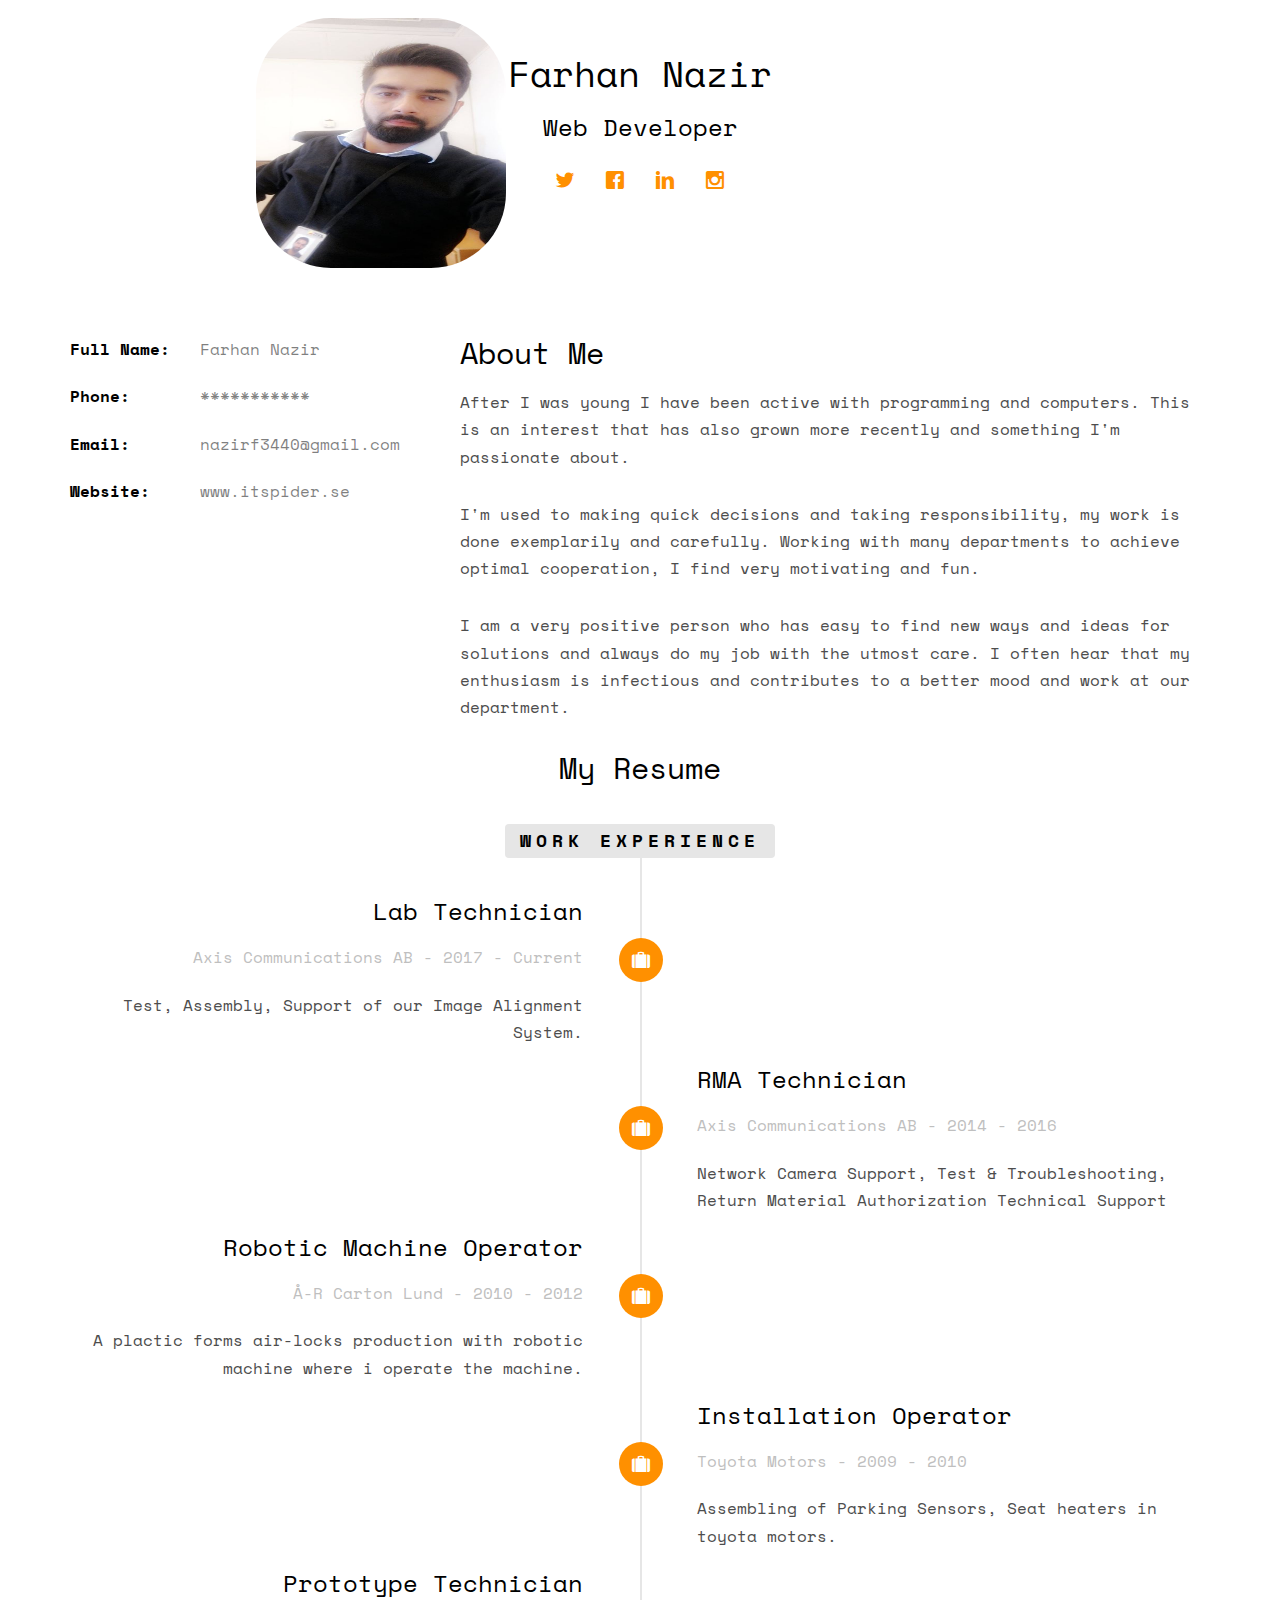
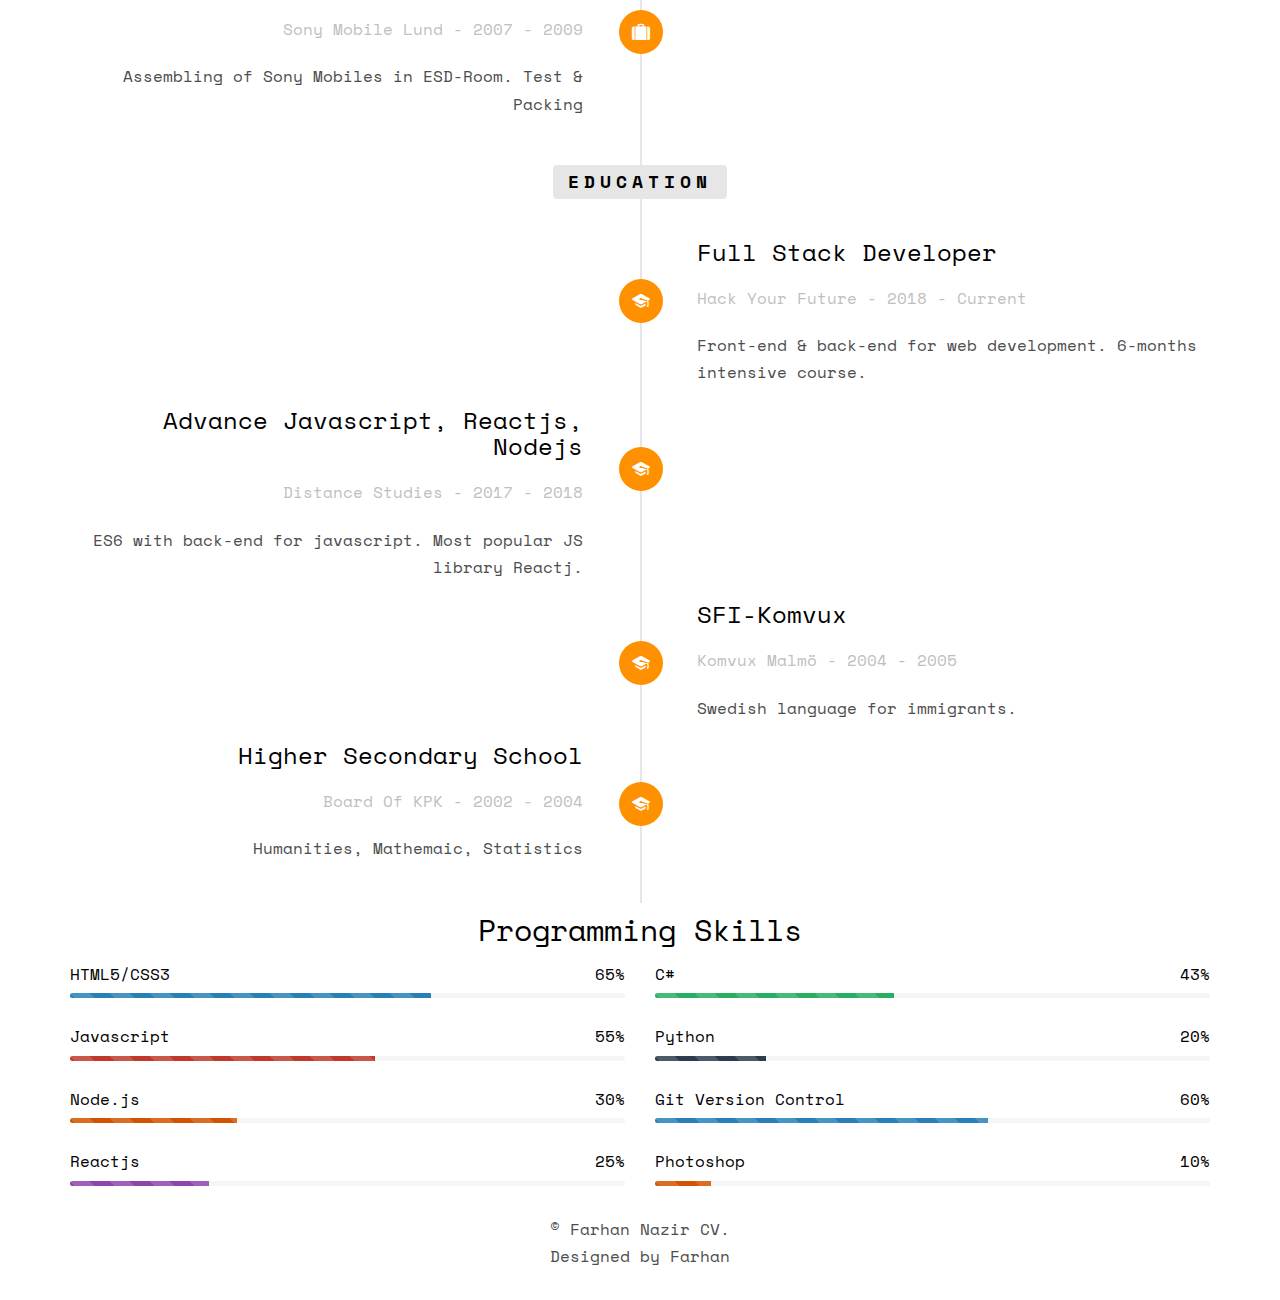
==== commit 6576314c: "Css updated" ====
--- a/week1/index.html
+++ b/week1/index.html
@@ -31,10 +31,11 @@
 
 <body>
 
-
+	<img src="./images/user-3.jpg" class="profile-image" alt="Picture Not Found">
 	<div id="page">
+
 		<div class="container">
-			<img src="./images/user-3.jpg" class="profile-image" alt="Picture Not Found">
+
 			<div class="row text-center">
 
 				<br>
@@ -53,6 +54,8 @@
 				</p>
 			</div>
 
+			<br>
+			<br>
 			<br>
 			<br>
 			<div class="row">
--- a/week1/css/style.css
+++ b/week1/css/style.css
@@ -296,8 +296,10 @@
 }
 
 .profile-image {
-  display: inline-block;
+  position: absolute;
   border-radius: 30%;
   width: 250px;
-  margin-top: 1%;
-}
+  height: 250px;
+  top: 2%;
+  left: 20%;
+}
